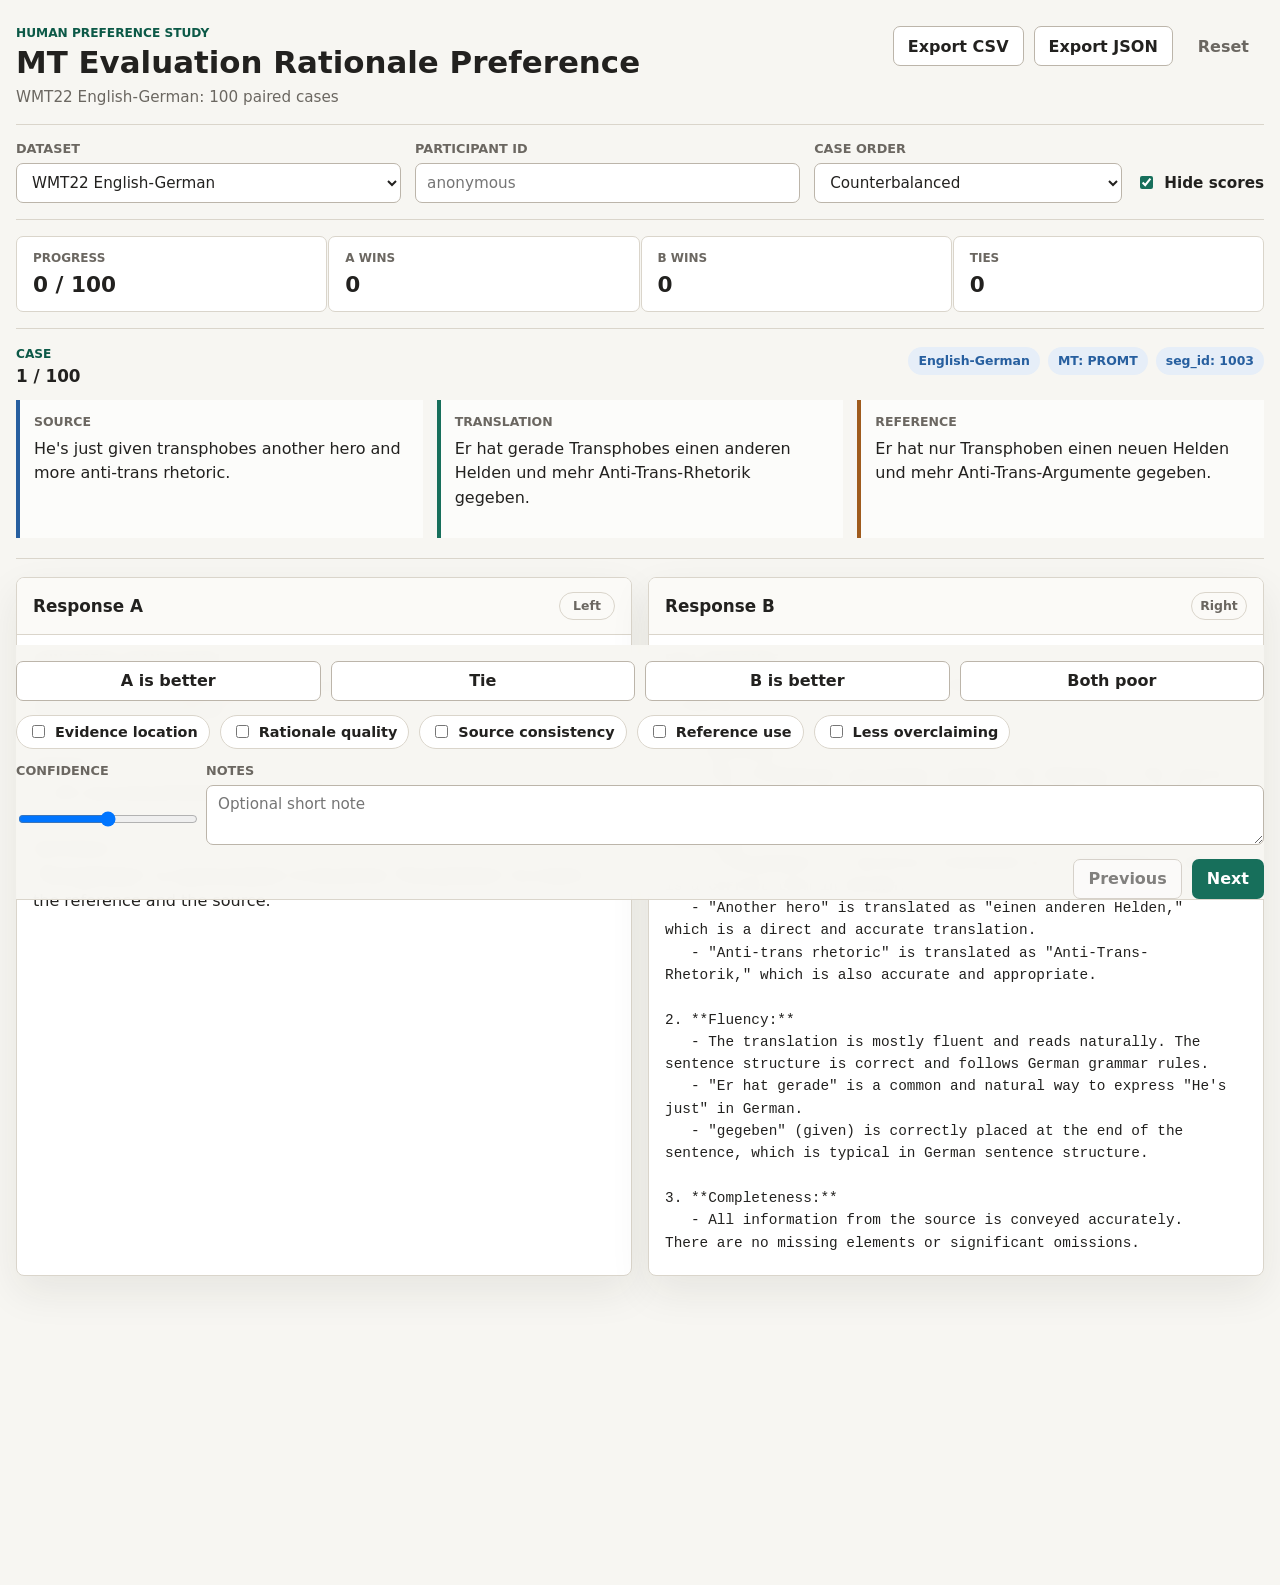
==== docs/index.html @ fddfd522 "Support git pages" ====
<!doctype html>
<html lang="en">
  <head>
    <meta charset="utf-8">
    <meta name="viewport" content="width=device-width, initial-scale=1">
    <title>MT Evaluation Rationale Preference</title>
    <link rel="stylesheet" href="./styles.css">
    <script defer src="./app.js"></script>
  </head>
  <body>
    <main class="app-shell">
      <header class="topbar">
        <div class="title-block">
          <p class="eyebrow">Human preference study</p>
          <h1>MT Evaluation Rationale Preference</h1>
          <p id="datasetStatus" class="status-text">Loading datasets...</p>
        </div>
        <div class="top-actions">
          <button id="exportCsvBtn" class="secondary-button" type="button">Export CSV</button>
          <button id="exportJsonBtn" class="secondary-button" type="button">Export JSON</button>
          <button id="resetBtn" class="ghost-button" type="button">Reset</button>
        </div>
      </header>

      <section class="setup-band" aria-label="Study setup">
        <label class="field">
          <span>Dataset</span>
          <select id="datasetSelect"></select>
        </label>
        <label class="field">
          <span>Participant ID</span>
          <input id="participantInput" type="text" autocomplete="off" placeholder="anonymous">
        </label>
        <label class="field">
          <span>Case order</span>
          <select id="orderSelect">
            <option value="random">Counterbalanced</option>
            <option value="original">Original</option>
            <option value="unanswered">Unanswered first</option>
          </select>
        </label>
        <label class="toggle-field">
          <input id="hideScoresInput" type="checkbox" checked>
          <span>Hide scores</span>
        </label>
      </section>

      <section class="progress-band" aria-label="Progress">
        <div>
          <span class="metric-label">Progress</span>
          <strong id="progressText">0 / 0</strong>
        </div>
        <div>
          <span class="metric-label">A wins</span>
          <strong id="aWinsText">0</strong>
        </div>
        <div>
          <span class="metric-label">B wins</span>
          <strong id="bWinsText">0</strong>
        </div>
        <div>
          <span class="metric-label">Ties</span>
          <strong id="tiesText">0</strong>
        </div>
      </section>

      <section class="context-band" aria-label="Translation context">
        <div class="case-heading">
          <div>
            <p class="eyebrow">Case</p>
            <h2 id="caseTitle">No case loaded</h2>
          </div>
          <div id="caseMeta" class="case-meta"></div>
        </div>
        <div class="context-grid">
          <article>
            <h3>Source</h3>
            <p id="sourceText"></p>
          </article>
          <article>
            <h3>Translation</h3>
            <p id="translationText"></p>
          </article>
          <article>
            <h3>Reference</h3>
            <p id="referenceText"></p>
          </article>
        </div>
      </section>

      <section class="responses-grid" aria-label="Model responses">
        <article class="response-panel">
          <div class="response-header">
            <h2>Response A</h2>
            <span id="aSideLabel" class="side-label">Left</span>
          </div>
          <div id="responseA" class="response-body"></div>
        </article>
        <article class="response-panel">
          <div class="response-header">
            <h2>Response B</h2>
            <span id="bSideLabel" class="side-label">Right</span>
          </div>
          <div id="responseB" class="response-body"></div>
        </article>
      </section>

      <section class="decision-band" aria-label="Preference decision">
        <div class="preference-row" role="group" aria-label="Preference">
          <button class="preference-button" type="button" data-preference="A">A is better</button>
          <button class="preference-button" type="button" data-preference="tie">Tie</button>
          <button class="preference-button" type="button" data-preference="B">B is better</button>
          <button class="preference-button" type="button" data-preference="both_bad">Both poor</button>
        </div>

        <div class="reason-row" aria-label="Preference reason tags">
          <label><input type="checkbox" value="evidence_location"> Evidence location</label>
          <label><input type="checkbox" value="rationale_quality"> Rationale quality</label>
          <label><input type="checkbox" value="source_consistency"> Source consistency</label>
          <label><input type="checkbox" value="reference_use"> Reference use</label>
          <label><input type="checkbox" value="less_overclaiming"> Less overclaiming</label>
        </div>

        <div class="notes-row">
          <label class="field confidence-field">
            <span>Confidence</span>
            <input id="confidenceInput" type="range" min="1" max="5" step="1" value="3">
          </label>
          <label class="field notes-field">
            <span>Notes</span>
            <textarea id="notesInput" rows="2" placeholder="Optional short note"></textarea>
          </label>
        </div>

        <div class="nav-row">
          <button id="prevBtn" class="secondary-button" type="button">Previous</button>
          <button id="nextBtn" class="primary-button" type="button">Next</button>
        </div>
      </section>
    </main>
  </body>
</html>
---- docs/styles.css ----
:root {
  color-scheme: light;
  --bg: #f7f6f2;
  --surface: #ffffff;
  --ink: #22211f;
  --muted: #6b6761;
  --line: #dad5cb;
  --line-strong: #bcb5aa;
  --accent: #176f5b;
  --accent-strong: #0c5947;
  --accent-soft: #e4f2ed;
  --warm: #9f5b1d;
  --warm-soft: #f5eadc;
  --blue: #275f9f;
  --blue-soft: #e6eef8;
  --danger: #a93636;
  --danger-soft: #f7e4e1;
  --shadow: 0 16px 40px rgba(34, 33, 31, 0.08);
  font-family: Inter, ui-sans-serif, system-ui, -apple-system, BlinkMacSystemFont, "Segoe UI", sans-serif;
}

* {
  box-sizing: border-box;
}

body {
  margin: 0;
  min-width: 320px;
  background: var(--bg);
  color: var(--ink);
}

button,
input,
select,
textarea {
  font: inherit;
}

button {
  min-height: 40px;
  border: 1px solid transparent;
  border-radius: 7px;
  cursor: pointer;
  white-space: nowrap;
}

button:disabled {
  cursor: not-allowed;
  opacity: 0.55;
}

.app-shell {
  width: min(1440px, calc(100% - 32px));
  margin: 0 auto;
  padding: 22px 0 36px;
}

.topbar,
.setup-band,
.progress-band,
.context-band,
.decision-band {
  border-bottom: 1px solid var(--line);
}

.topbar {
  display: flex;
  align-items: flex-start;
  justify-content: space-between;
  gap: 20px;
  padding: 4px 0 18px;
}

.title-block {
  min-width: 240px;
}

.eyebrow {
  margin: 0 0 5px;
  color: var(--accent-strong);
  font-size: 0.76rem;
  font-weight: 800;
  letter-spacing: 0;
  text-transform: uppercase;
}

h1,
h2,
h3,
p {
  margin-top: 0;
}

h1 {
  margin-bottom: 8px;
  font-size: clamp(1.6rem, 1.45rem + 0.6vw, 2.2rem);
  line-height: 1.12;
  letter-spacing: 0;
}

h2 {
  margin-bottom: 0;
  font-size: 1.05rem;
  letter-spacing: 0;
}

h3 {
  margin-bottom: 8px;
  color: var(--muted);
  font-size: 0.78rem;
  font-weight: 800;
  letter-spacing: 0;
  text-transform: uppercase;
}

.status-text {
  margin: 0;
  color: var(--muted);
  font-size: 0.95rem;
}

.top-actions,
.nav-row {
  display: flex;
  flex-wrap: wrap;
  justify-content: flex-end;
  gap: 10px;
}

.setup-band {
  display: grid;
  grid-template-columns: minmax(180px, 1fr) minmax(180px, 1fr) minmax(170px, 0.8fr) auto;
  gap: 14px;
  padding: 16px 0;
  align-items: end;
}

.field {
  display: grid;
  gap: 7px;
  color: var(--muted);
  font-size: 0.8rem;
  font-weight: 800;
  text-transform: uppercase;
}

.field input,
.field select,
.field textarea,
select {
  width: 100%;
  border: 1px solid var(--line-strong);
  border-radius: 7px;
  background: var(--surface);
  color: var(--ink);
  font-size: 0.95rem;
  font-weight: 500;
  text-transform: none;
}

.field input,
.field select,
select {
  min-height: 40px;
  padding: 8px 11px;
}

.field textarea {
  min-height: 60px;
  padding: 9px 11px;
  resize: vertical;
}

.toggle-field {
  display: flex;
  align-items: center;
  gap: 8px;
  min-height: 40px;
  color: var(--ink);
  font-size: 0.95rem;
  font-weight: 700;
}

.toggle-field input,
.reason-row input {
  accent-color: var(--accent);
}

.progress-band {
  display: grid;
  grid-template-columns: repeat(4, minmax(120px, 1fr));
  gap: 1px;
  overflow: hidden;
  padding: 16px 0;
}

.progress-band > div {
  min-height: 72px;
  padding: 14px 16px;
  background: var(--surface);
  border: 1px solid var(--line);
  border-radius: 7px;
}

.metric-label {
  display: block;
  margin-bottom: 7px;
  color: var(--muted);
  font-size: 0.75rem;
  font-weight: 800;
  letter-spacing: 0;
  text-transform: uppercase;
}

.progress-band strong {
  font-size: 1.35rem;
}

.context-band {
  padding: 18px 0 20px;
}

.case-heading {
  display: flex;
  align-items: flex-start;
  justify-content: space-between;
  gap: 16px;
  margin-bottom: 14px;
}

.case-meta {
  display: flex;
  flex-wrap: wrap;
  justify-content: flex-end;
  gap: 8px;
}

.pill {
  display: inline-flex;
  align-items: center;
  min-height: 28px;
  border-radius: 999px;
  padding: 4px 10px;
  background: var(--blue-soft);
  color: var(--blue);
  font-size: 0.78rem;
  font-weight: 800;
}

.context-grid {
  display: grid;
  grid-template-columns: repeat(3, minmax(0, 1fr));
  gap: 14px;
}

.context-grid article {
  min-height: 138px;
  padding: 14px;
  border-left: 4px solid var(--line-strong);
  background: rgba(255, 255, 255, 0.65);
}

.context-grid article:nth-child(1) {
  border-left-color: var(--blue);
}

.context-grid article:nth-child(2) {
  border-left-color: var(--accent);
}

.context-grid article:nth-child(3) {
  border-left-color: var(--warm);
}

.context-grid p {
  margin-bottom: 0;
  white-space: pre-wrap;
  overflow-wrap: anywhere;
  line-height: 1.55;
}

.responses-grid {
  display: grid;
  grid-template-columns: repeat(2, minmax(0, 1fr));
  gap: 16px;
  padding: 18px 0;
}

.response-panel {
  min-height: 360px;
  border: 1px solid var(--line);
  border-radius: 8px;
  background: var(--surface);
  box-shadow: var(--shadow);
  overflow: hidden;
}

.response-header {
  display: flex;
  align-items: center;
  justify-content: space-between;
  gap: 12px;
  min-height: 56px;
  padding: 14px 16px;
  border-bottom: 1px solid var(--line);
  background: #fbfaf7;
}

.side-label {
  display: inline-flex;
  align-items: center;
  justify-content: center;
  min-width: 56px;
  min-height: 28px;
  border: 1px solid var(--line);
  border-radius: 999px;
  color: var(--muted);
  font-size: 0.78rem;
  font-weight: 800;
}

.response-body {
  max-height: 640px;
  padding: 16px;
  overflow: auto;
  scrollbar-gutter: stable;
}

.response-section + .response-section {
  margin-top: 18px;
  padding-top: 16px;
  border-top: 1px solid var(--line);
}

.response-section p,
.response-section pre,
.response-section li {
  line-height: 1.55;
  overflow-wrap: anywhere;
}

.response-section pre {
  margin: 0;
  white-space: pre-wrap;
  font-family: ui-monospace, SFMono-Regular, Consolas, "Liberation Mono", monospace;
  font-size: 0.9rem;
}

.annotated-text {
  margin-bottom: 0;
  white-space: pre-wrap;
  overflow-wrap: anywhere;
}

.error-span {
  position: relative;
  display: inline;
  border-radius: 4px;
  padding: 0 3px;
  background: var(--danger-soft);
  color: #4d1f1f;
  box-shadow: inset 0 -2px 0 var(--danger);
}

.error-span::after {
  content: attr(data-label);
  margin-left: 4px;
  color: var(--danger);
  font-size: 0.72em;
  font-weight: 800;
}

.error-list {
  margin: 0;
  padding-left: 20px;
}

.score-chip {
  display: inline-flex;
  align-items: center;
  min-height: 30px;
  border-radius: 999px;
  padding: 4px 11px;
  background: var(--warm-soft);
  color: var(--warm);
  font-weight: 800;
}

.decision-band {
  position: sticky;
  bottom: 0;
  z-index: 2;
  display: grid;
  gap: 14px;
  padding: 16px 0 0;
  background: rgba(247, 246, 242, 0.96);
  backdrop-filter: blur(8px);
}

.preference-row,
.reason-row,
.notes-row {
  display: flex;
  flex-wrap: wrap;
  gap: 10px;
  align-items: center;
}

.preference-button {
  flex: 1 1 150px;
  min-width: 130px;
  padding: 9px 12px;
  border-color: var(--line-strong);
  background: var(--surface);
  color: var(--ink);
  font-weight: 800;
}

.preference-button.active {
  border-color: var(--accent-strong);
  background: var(--accent-soft);
  color: var(--accent-strong);
}

.reason-row label {
  display: inline-flex;
  align-items: center;
  gap: 7px;
  min-height: 34px;
  border: 1px solid var(--line);
  border-radius: 999px;
  padding: 5px 11px;
  background: var(--surface);
  color: var(--ink);
  font-size: 0.9rem;
  font-weight: 700;
}

.notes-row {
  align-items: stretch;
}

.confidence-field {
  flex: 0 1 180px;
}

.confidence-field input {
  padding: 0;
}

.notes-field {
  flex: 1 1 360px;
}

.primary-button,
.secondary-button,
.ghost-button {
  padding: 9px 14px;
  font-weight: 800;
}

.primary-button {
  background: var(--accent);
  color: #ffffff;
}

.primary-button:hover {
  background: var(--accent-strong);
}

.secondary-button {
  border-color: var(--line-strong);
  background: var(--surface);
  color: var(--ink);
}

.secondary-button:hover {
  border-color: var(--accent);
}

.ghost-button {
  background: transparent;
  color: var(--muted);
}

.ghost-button:hover {
  background: var(--danger-soft);
  color: var(--danger);
}

.empty-state {
  color: var(--muted);
  font-style: italic;
}

@media (max-width: 980px) {
  .topbar,
  .case-heading {
    align-items: stretch;
    flex-direction: column;
  }

  .top-actions,
  .case-meta,
  .nav-row {
    justify-content: flex-start;
  }

  .setup-band,
  .context-grid,
  .responses-grid {
    grid-template-columns: 1fr;
  }

  .progress-band {
    grid-template-columns: repeat(2, minmax(0, 1fr));
  }

  .decision-band {
    position: static;
  }
}

@media (max-width: 560px) {
  .app-shell {
    width: min(100% - 20px, 1440px);
    padding-top: 14px;
  }

  .progress-band {
    grid-template-columns: 1fr;
  }

  .preference-button,
  .top-actions button,
  .nav-row button {
    width: 100%;
  }
}
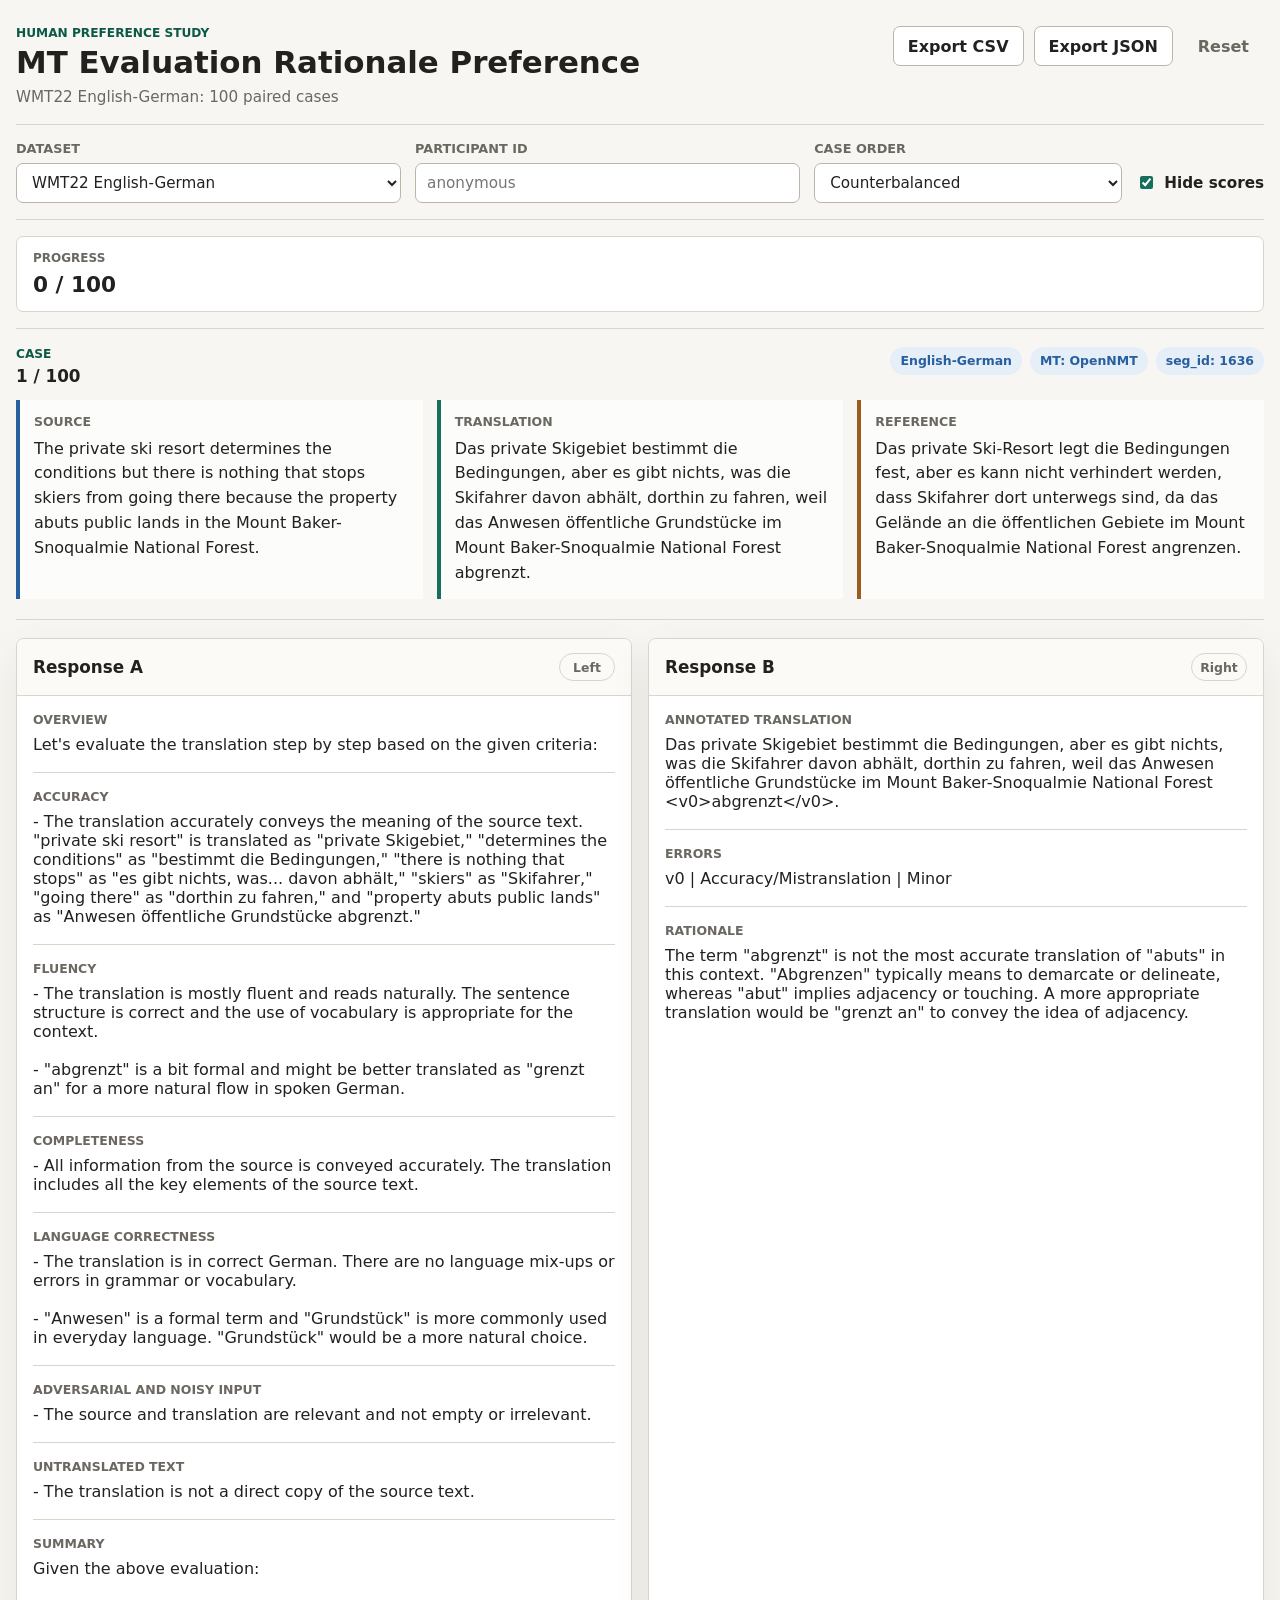
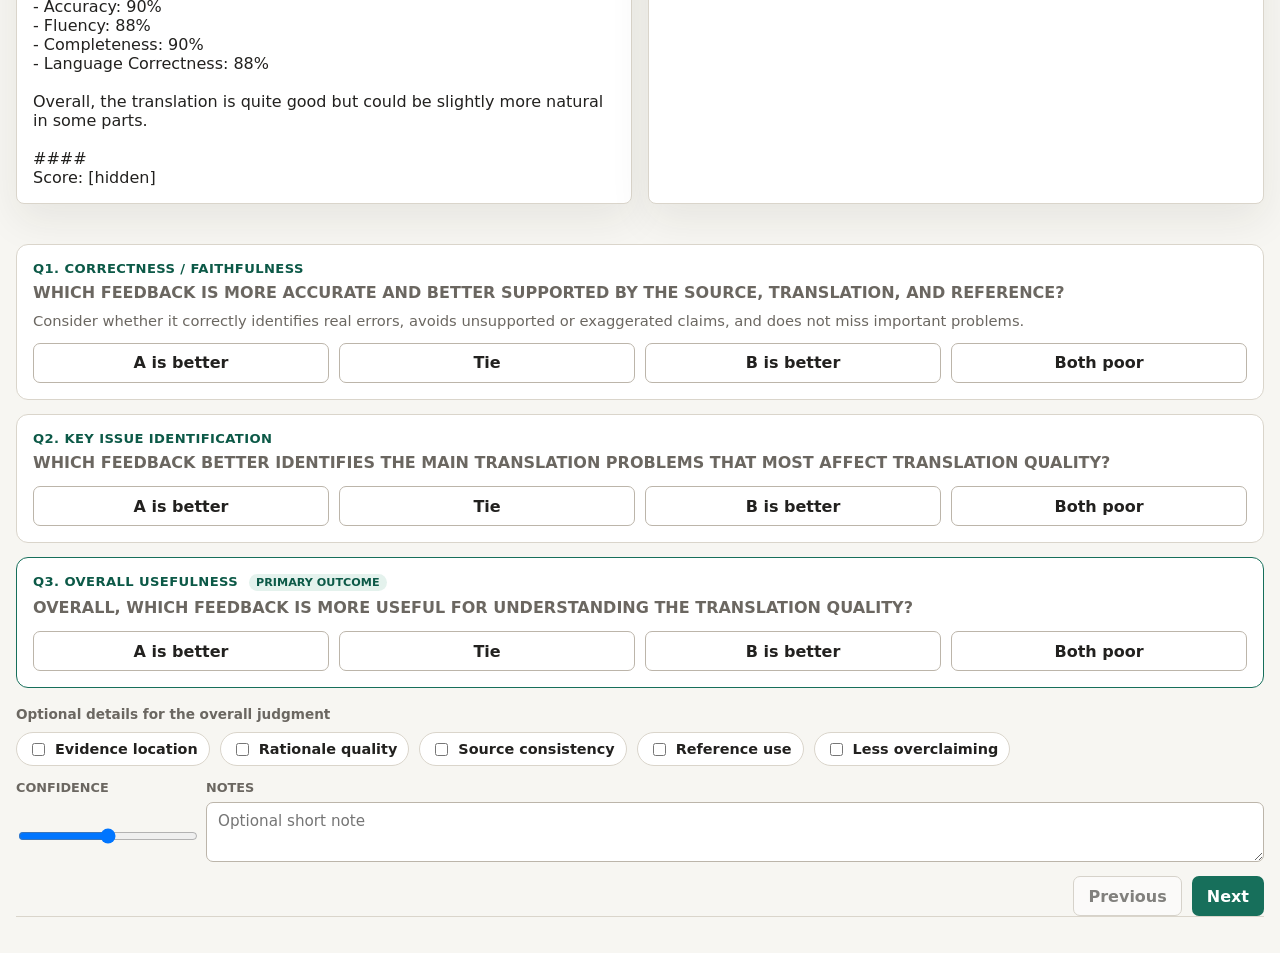
==== commit a3df4f00: "Expand preference study questions and response view Add three independent evaluation questions with " ====
--- a/docs/index.html
+++ b/docs/index.html
@@ -50,18 +50,6 @@
           <span class="metric-label">Progress</span>
           <strong id="progressText">0 / 0</strong>
         </div>
-        <div>
-          <span class="metric-label">A wins</span>
-          <strong id="aWinsText">0</strong>
-        </div>
-        <div>
-          <span class="metric-label">B wins</span>
-          <strong id="bWinsText">0</strong>
-        </div>
-        <div>
-          <span class="metric-label">Ties</span>
-          <strong id="tiesText">0</strong>
-        </div>
       </section>
 
       <section class="context-band" aria-label="Translation context">
@@ -106,13 +94,47 @@
       </section>
 
       <section class="decision-band" aria-label="Preference decision">
-        <div class="preference-row" role="group" aria-label="Preference">
-          <button class="preference-button" type="button" data-preference="A">A is better</button>
-          <button class="preference-button" type="button" data-preference="tie">Tie</button>
-          <button class="preference-button" type="button" data-preference="B">B is better</button>
-          <button class="preference-button" type="button" data-preference="both_bad">Both poor</button>
+        <div class="question-block">
+          <div class="question-heading">
+            <p class="question-number">Q1. Correctness / Faithfulness</p>
+            <h3>Which feedback is more accurate and better supported by the source, translation, and reference?</h3>
+            <p>Consider whether it correctly identifies real errors, avoids unsupported or exaggerated claims, and does not miss important problems.</p>
+          </div>
+          <div class="preference-row" role="group" aria-label="Q1 Correctness and faithfulness">
+            <button class="preference-button" type="button" data-question="q1_correctness" data-preference="A">A is better</button>
+            <button class="preference-button" type="button" data-question="q1_correctness" data-preference="tie">Tie</button>
+            <button class="preference-button" type="button" data-question="q1_correctness" data-preference="B">B is better</button>
+            <button class="preference-button" type="button" data-question="q1_correctness" data-preference="both_bad">Both poor</button>
+          </div>
         </div>
 
+        <div class="question-block">
+          <div class="question-heading">
+            <p class="question-number">Q2. Key issue identification</p>
+            <h3>Which feedback better identifies the main translation problems that most affect translation quality?</h3>
+          </div>
+          <div class="preference-row" role="group" aria-label="Q2 Key issue identification">
+            <button class="preference-button" type="button" data-question="q2_key_issue" data-preference="A">A is better</button>
+            <button class="preference-button" type="button" data-question="q2_key_issue" data-preference="tie">Tie</button>
+            <button class="preference-button" type="button" data-question="q2_key_issue" data-preference="B">B is better</button>
+            <button class="preference-button" type="button" data-question="q2_key_issue" data-preference="both_bad">Both poor</button>
+          </div>
+        </div>
+
+        <div class="question-block primary-question">
+          <div class="question-heading">
+            <p class="question-number">Q3. Overall usefulness <span>Primary outcome</span></p>
+            <h3>Overall, which feedback is more useful for understanding the translation quality?</h3>
+          </div>
+          <div class="preference-row" role="group" aria-label="Q3 Overall usefulness">
+            <button class="preference-button" type="button" data-question="q3_overall" data-preference="A">A is better</button>
+            <button class="preference-button" type="button" data-question="q3_overall" data-preference="tie">Tie</button>
+            <button class="preference-button" type="button" data-question="q3_overall" data-preference="B">B is better</button>
+            <button class="preference-button" type="button" data-question="q3_overall" data-preference="both_bad">Both poor</button>
+          </div>
+        </div>
+
+        <p class="supplementary-label">Optional details for the overall judgment</p>
         <div class="reason-row" aria-label="Preference reason tags">
           <label><input type="checkbox" value="evidence_location"> Evidence location</label>
           <label><input type="checkbox" value="rationale_quality"> Rationale quality</label>
--- a/docs/styles.css
+++ b/docs/styles.css
@@ -189,7 +189,7 @@
 
 .progress-band {
   display: grid;
-  grid-template-columns: repeat(4, minmax(120px, 1fr));
+  grid-template-columns: minmax(120px, 1fr);
   gap: 1px;
   overflow: hidden;
   padding: 16px 0;
@@ -321,10 +321,7 @@
 }
 
 .response-body {
-  max-height: 640px;
   padding: 16px;
-  overflow: auto;
-  scrollbar-gutter: stable;
 }
 
 .response-section + .response-section {
@@ -343,59 +340,72 @@
 .response-section pre {
   margin: 0;
   white-space: pre-wrap;
-  font-family: ui-monospace, SFMono-Regular, Consolas, "Liberation Mono", monospace;
-  font-size: 0.9rem;
-}
-
-.annotated-text {
-  margin-bottom: 0;
-  white-space: pre-wrap;
-  overflow-wrap: anywhere;
-}
-
-.error-span {
-  position: relative;
-  display: inline;
-  border-radius: 4px;
-  padding: 0 3px;
-  background: var(--danger-soft);
-  color: #4d1f1f;
-  box-shadow: inset 0 -2px 0 var(--danger);
-}
-
-.error-span::after {
-  content: attr(data-label);
-  margin-left: 4px;
-  color: var(--danger);
-  font-size: 0.72em;
-  font-weight: 800;
-}
-
-.error-list {
+  font: inherit;
+}
+
+.decision-band {
+  display: grid;
+  gap: 14px;
+  padding: 22px 0 0;
+}
+
+.question-block {
+  display: grid;
+  gap: 12px;
+  border: 1px solid var(--line);
+  border-radius: 12px;
+  padding: 16px;
+  background: var(--surface);
+}
+
+.primary-question {
+  border-color: var(--accent);
+}
+
+.question-heading {
+  display: grid;
+  gap: 5px;
+}
+
+.question-heading h3,
+.question-heading p {
   margin: 0;
-  padding-left: 20px;
-}
-
-.score-chip {
-  display: inline-flex;
-  align-items: center;
-  min-height: 30px;
+}
+
+.question-heading h3 {
+  font-size: 1rem;
+  line-height: 1.45;
+}
+
+.question-heading > p:last-child:not(.question-number) {
+  color: var(--muted);
+  font-size: 0.92rem;
+  line-height: 1.45;
+}
+
+.question-number {
+  color: var(--accent-strong);
+  font-size: 0.82rem;
+  font-weight: 900;
+  letter-spacing: 0.03em;
+  text-transform: uppercase;
+}
+
+.question-number span {
+  display: inline-block;
+  margin-left: 6px;
   border-radius: 999px;
-  padding: 4px 11px;
-  background: var(--warm-soft);
-  color: var(--warm);
-  font-weight: 800;
-}
-
-.decision-band {
-  position: sticky;
-  bottom: 0;
-  z-index: 2;
-  display: grid;
-  gap: 14px;
-  padding: 16px 0 0;
-  background: rgba(247, 246, 242, 0.96);
-  backdrop-filter: blur(8px);
+  padding: 2px 7px;
+  background: var(--accent-soft);
+  font-size: 0.7rem;
+  letter-spacing: 0;
+}
+
+.supplementary-label {
+  margin: 4px 0 -4px;
+  color: var(--muted);
+  font-size: 0.85rem;
+  font-weight: 800;
 }
 
 .preference-row,
@@ -513,10 +523,6 @@
     grid-template-columns: 1fr;
   }
 
-  .progress-band {
-    grid-template-columns: repeat(2, minmax(0, 1fr));
-  }
-
   .decision-band {
     position: static;
   }
@@ -528,10 +534,6 @@
     padding-top: 14px;
   }
 
-  .progress-band {
-    grid-template-columns: 1fr;
-  }
-
   .preference-button,
   .top-actions button,
   .nav-row button {
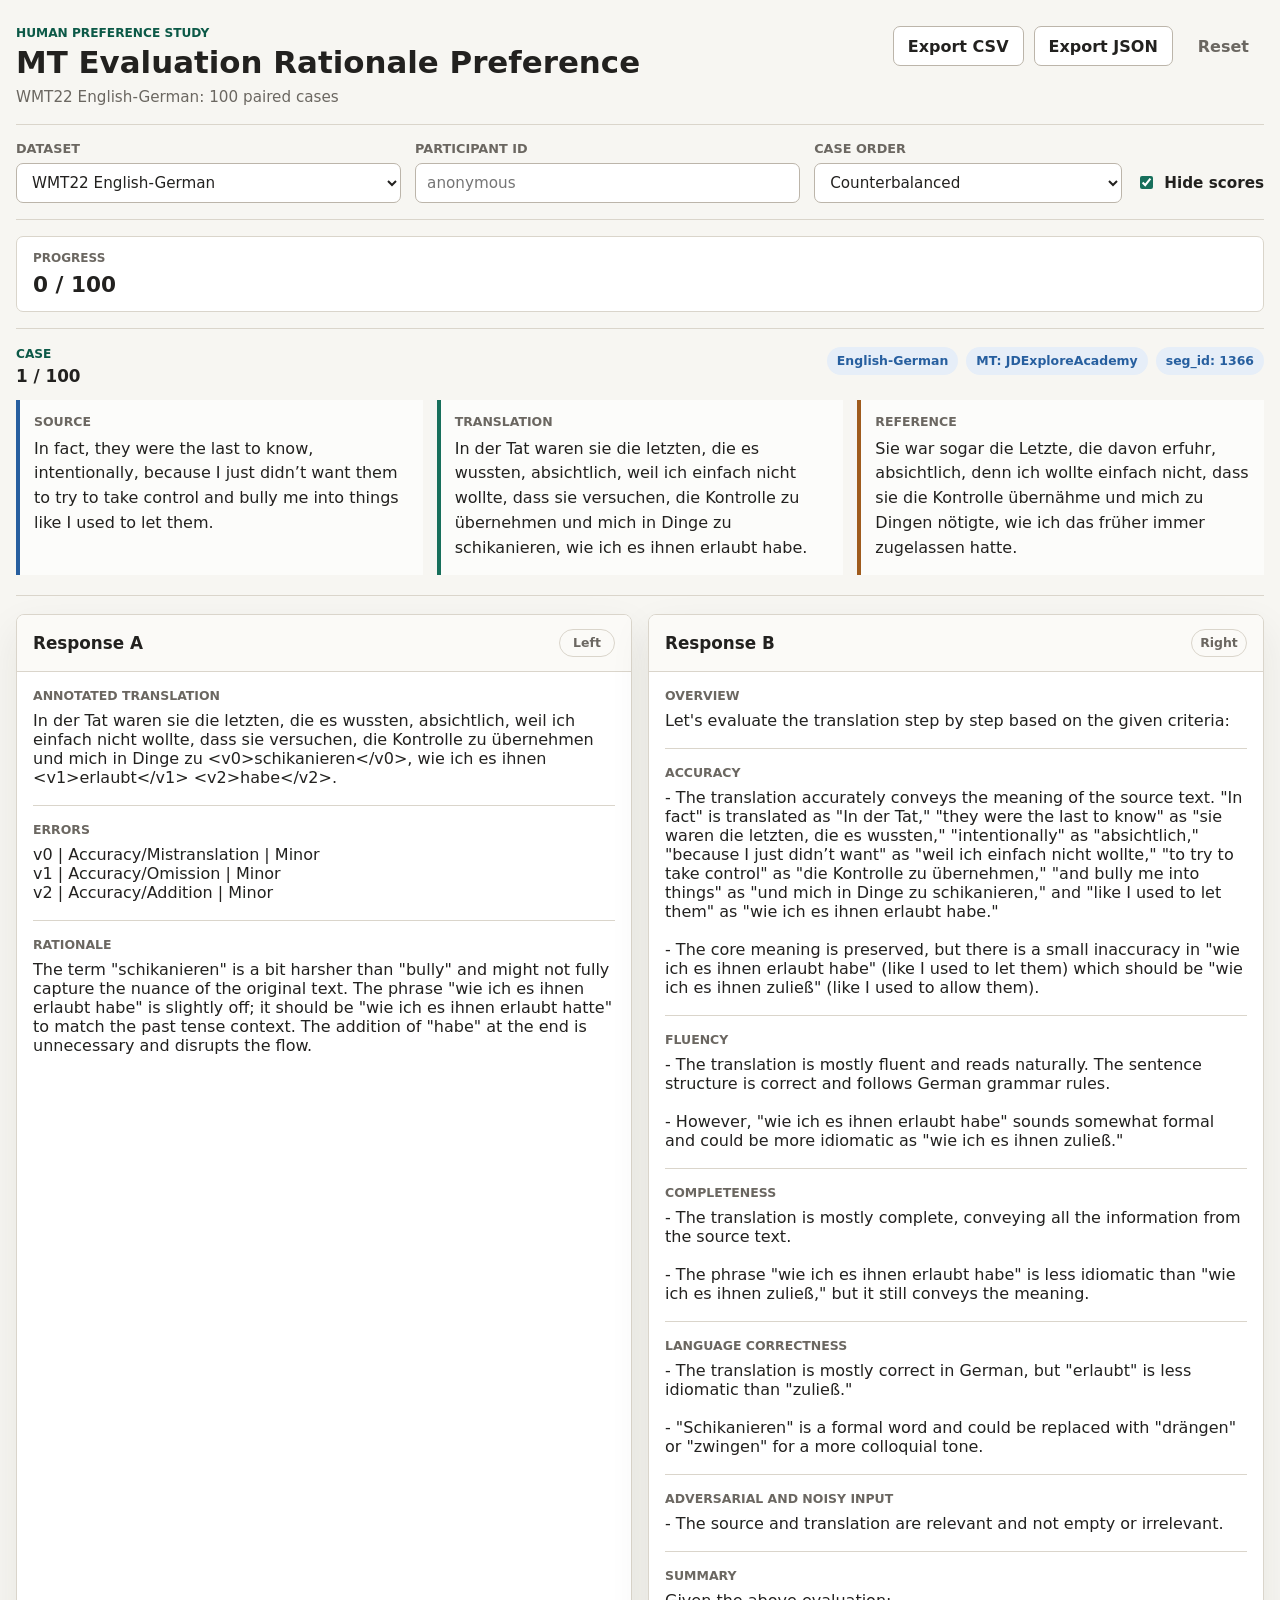
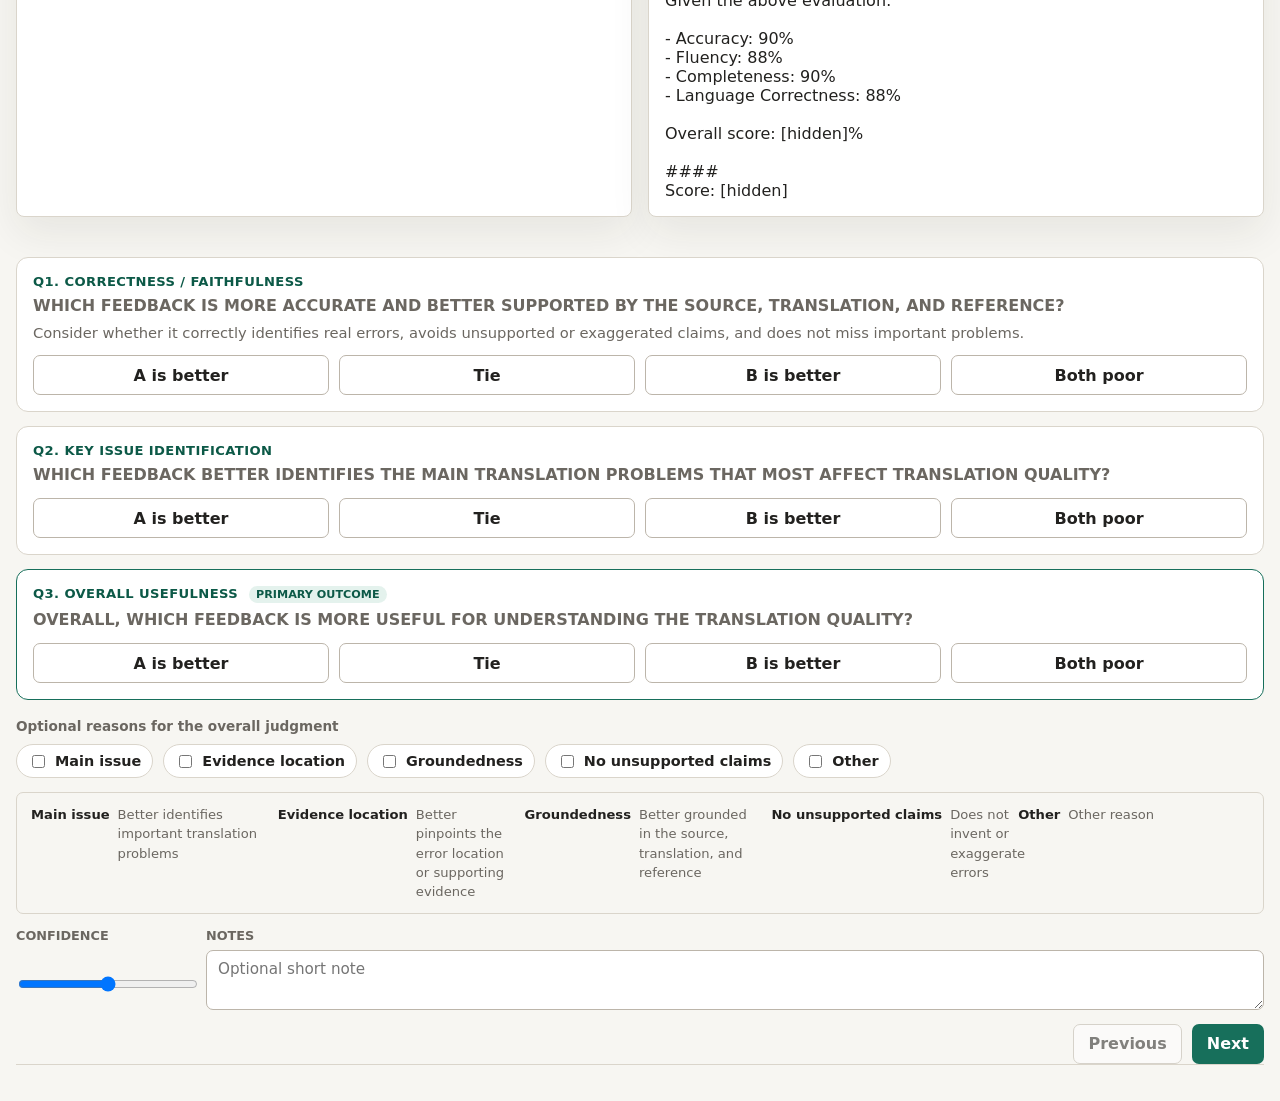
==== commit 8d6fb419: "Update preference reason options" ====
--- a/docs/index.html
+++ b/docs/index.html
@@ -134,14 +134,36 @@
           </div>
         </div>
 
-        <p class="supplementary-label">Optional details for the overall judgment</p>
-        <div class="reason-row" aria-label="Preference reason tags">
+        <p class="supplementary-label">Optional reasons for the overall judgment</p>
+        <div class="reason-row" aria-label="Preference reason tags" aria-describedby="reasonGuide">
+          <label><input type="checkbox" value="main_issue"> Main issue</label>
           <label><input type="checkbox" value="evidence_location"> Evidence location</label>
-          <label><input type="checkbox" value="rationale_quality"> Rationale quality</label>
-          <label><input type="checkbox" value="source_consistency"> Source consistency</label>
-          <label><input type="checkbox" value="reference_use"> Reference use</label>
-          <label><input type="checkbox" value="less_overclaiming"> Less overclaiming</label>
+          <label><input type="checkbox" value="groundedness"> Groundedness</label>
+          <label><input type="checkbox" value="no_unsupported_claims"> No unsupported claims</label>
+          <label><input type="checkbox" value="other"> Other</label>
         </div>
+        <dl id="reasonGuide" class="reason-guide">
+          <div>
+            <dt>Main issue</dt>
+            <dd>Better identifies important translation problems</dd>
+          </div>
+          <div>
+            <dt>Evidence location</dt>
+            <dd>Better pinpoints the error location or supporting evidence</dd>
+          </div>
+          <div>
+            <dt>Groundedness</dt>
+            <dd>Better grounded in the source, translation, and reference</dd>
+          </div>
+          <div>
+            <dt>No unsupported claims</dt>
+            <dd>Does not invent or exaggerate errors</dd>
+          </div>
+          <div>
+            <dt>Other</dt>
+            <dd>Other reason</dd>
+          </div>
+        </dl>
 
         <div class="notes-row">
           <label class="field confidence-field">
--- a/docs/styles.css
+++ b/docs/styles.css
@@ -408,6 +408,37 @@
   font-weight: 800;
 }
 
+.reason-guide {
+  display: grid;
+  grid-template-columns: repeat(auto-fit, minmax(220px, 1fr));
+  gap: 8px 16px;
+  margin: 0;
+  padding: 12px 14px;
+  border: 1px solid var(--line);
+  border-radius: 7px;
+  background: var(--bg);
+}
+
+.reason-guide div {
+  display: grid;
+  grid-template-columns: max-content 1fr;
+  gap: 8px;
+  align-items: baseline;
+}
+
+.reason-guide dt {
+  color: var(--ink);
+  font-size: 0.82rem;
+  font-weight: 800;
+}
+
+.reason-guide dd {
+  margin: 0;
+  color: var(--muted);
+  font-size: 0.82rem;
+  line-height: 1.45;
+}
+
 .preference-row,
 .reason-row,
 .notes-row {
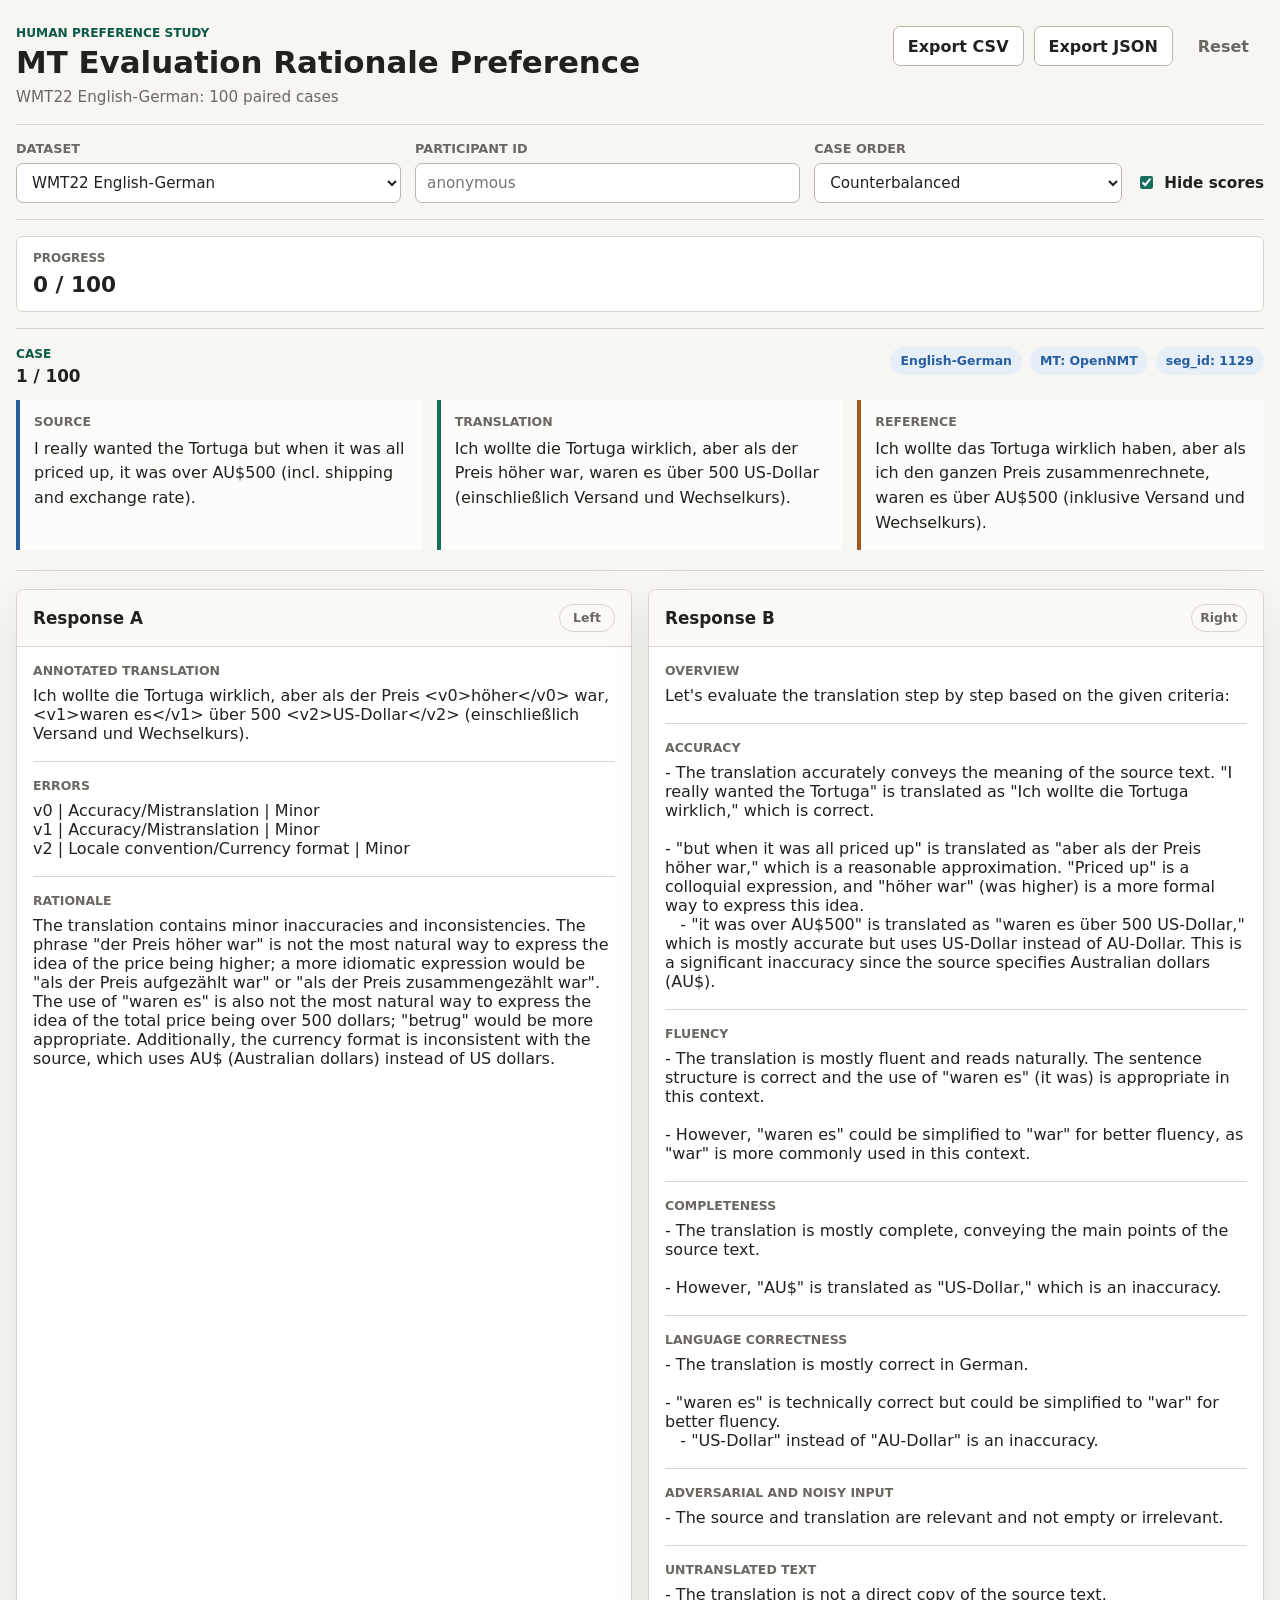
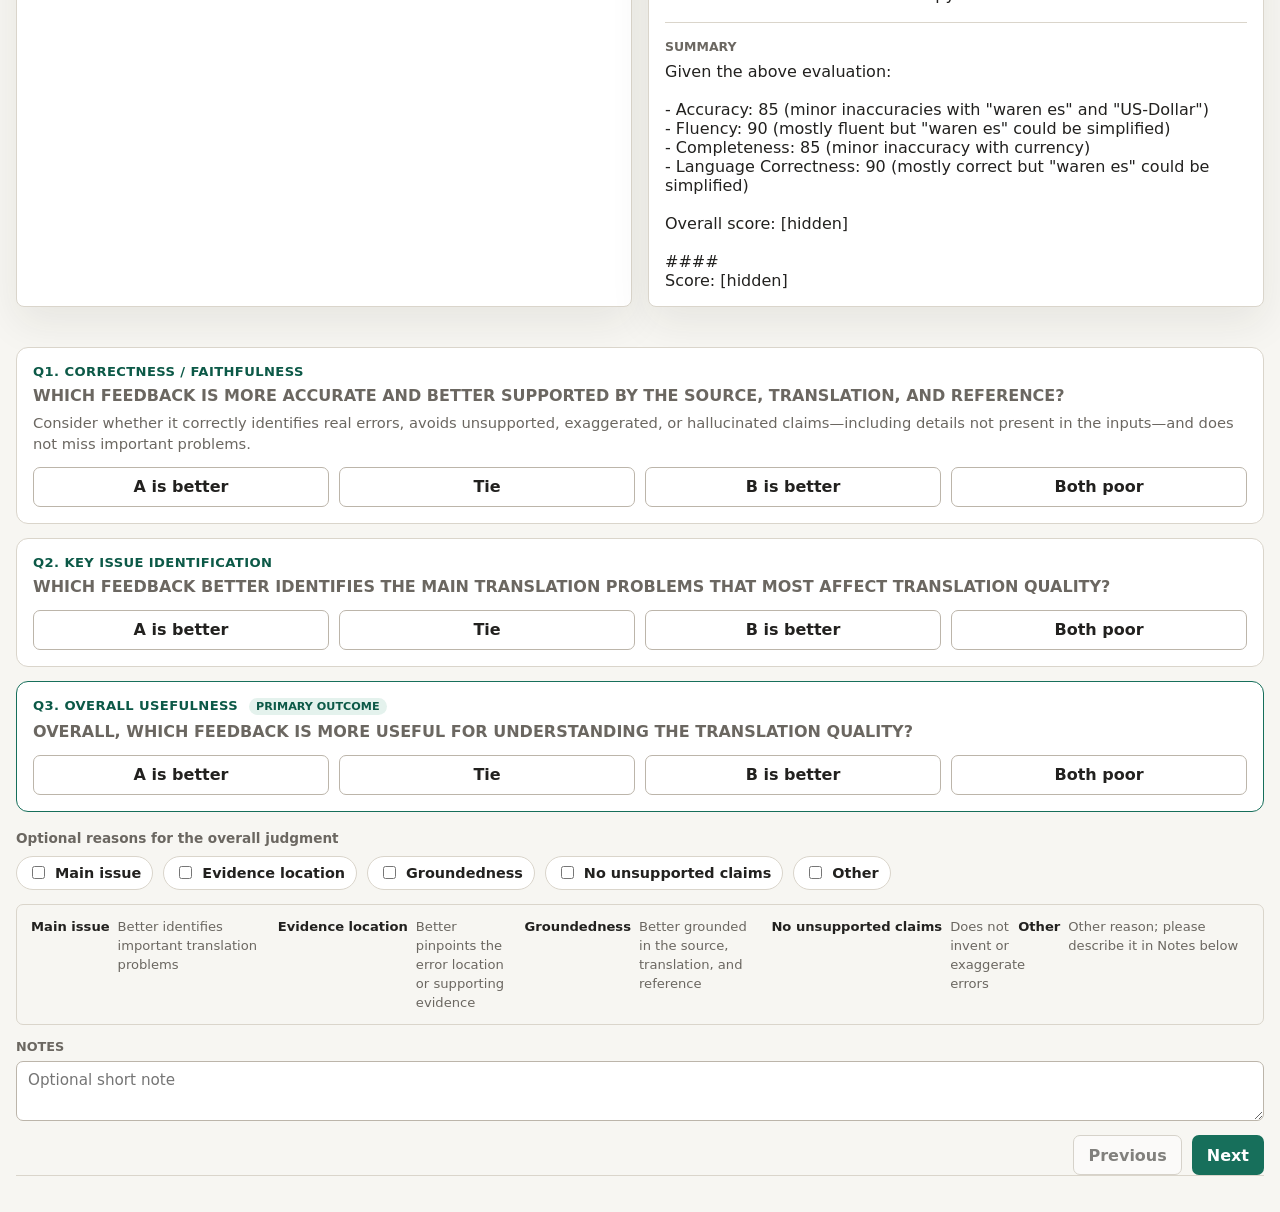
==== commit c11a8dd2: "Refine evaluation decision form" ====
--- a/docs/index.html
+++ b/docs/index.html
@@ -98,7 +98,7 @@
           <div class="question-heading">
             <p class="question-number">Q1. Correctness / Faithfulness</p>
             <h3>Which feedback is more accurate and better supported by the source, translation, and reference?</h3>
-            <p>Consider whether it correctly identifies real errors, avoids unsupported or exaggerated claims, and does not miss important problems.</p>
+            <p>Consider whether it correctly identifies real errors, avoids unsupported, exaggerated, or hallucinated claims—including details not present in the inputs—and does not miss important problems.</p>
           </div>
           <div class="preference-row" role="group" aria-label="Q1 Correctness and faithfulness">
             <button class="preference-button" type="button" data-question="q1_correctness" data-preference="A">A is better</button>
@@ -161,15 +161,11 @@
           </div>
           <div>
             <dt>Other</dt>
-            <dd>Other reason</dd>
+            <dd>Other reason; please describe it in Notes below</dd>
           </div>
         </dl>
 
         <div class="notes-row">
-          <label class="field confidence-field">
-            <span>Confidence</span>
-            <input id="confidenceInput" type="range" min="1" max="5" step="1" value="3">
-          </label>
           <label class="field notes-field">
             <span>Notes</span>
             <textarea id="notesInput" rows="2" placeholder="Optional short note"></textarea>
--- a/docs/styles.css
+++ b/docs/styles.css
@@ -482,14 +482,6 @@
   align-items: stretch;
 }
 
-.confidence-field {
-  flex: 0 1 180px;
-}
-
-.confidence-field input {
-  padding: 0;
-}
-
 .notes-field {
   flex: 1 1 360px;
 }
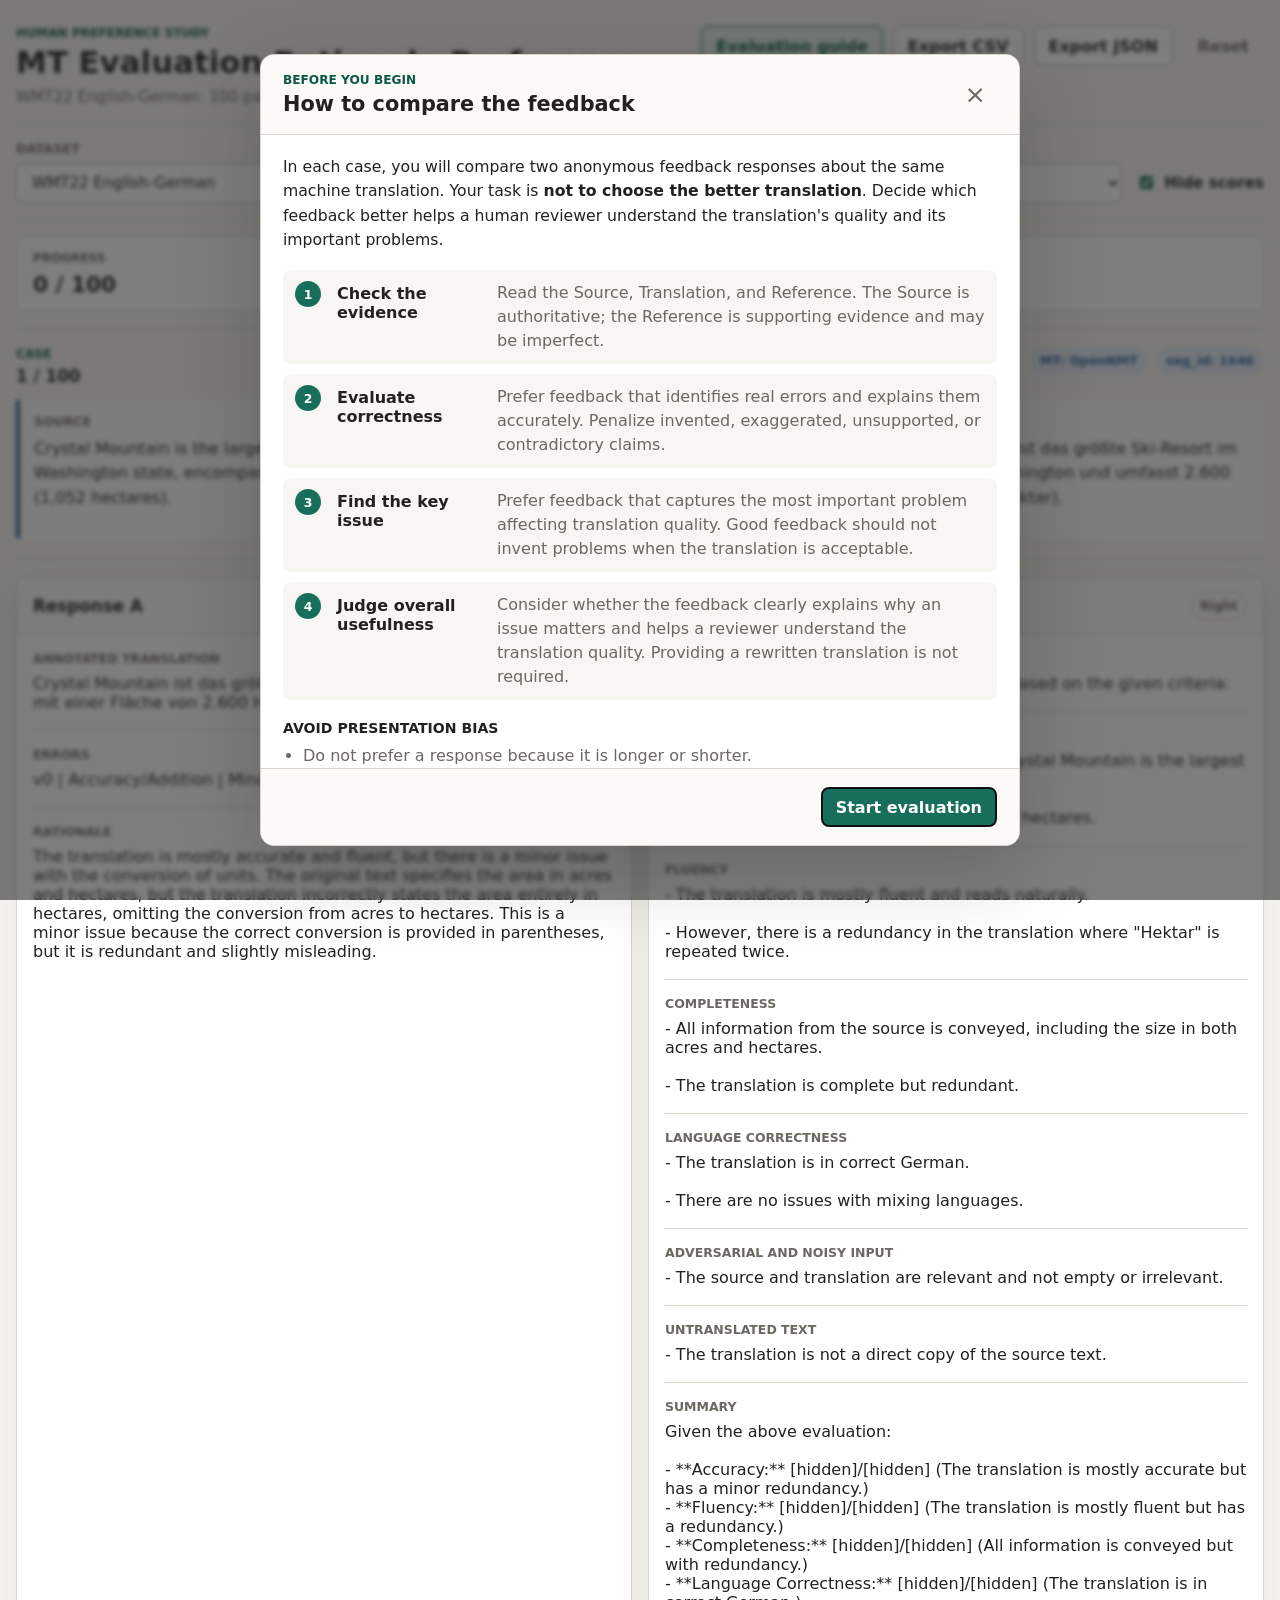
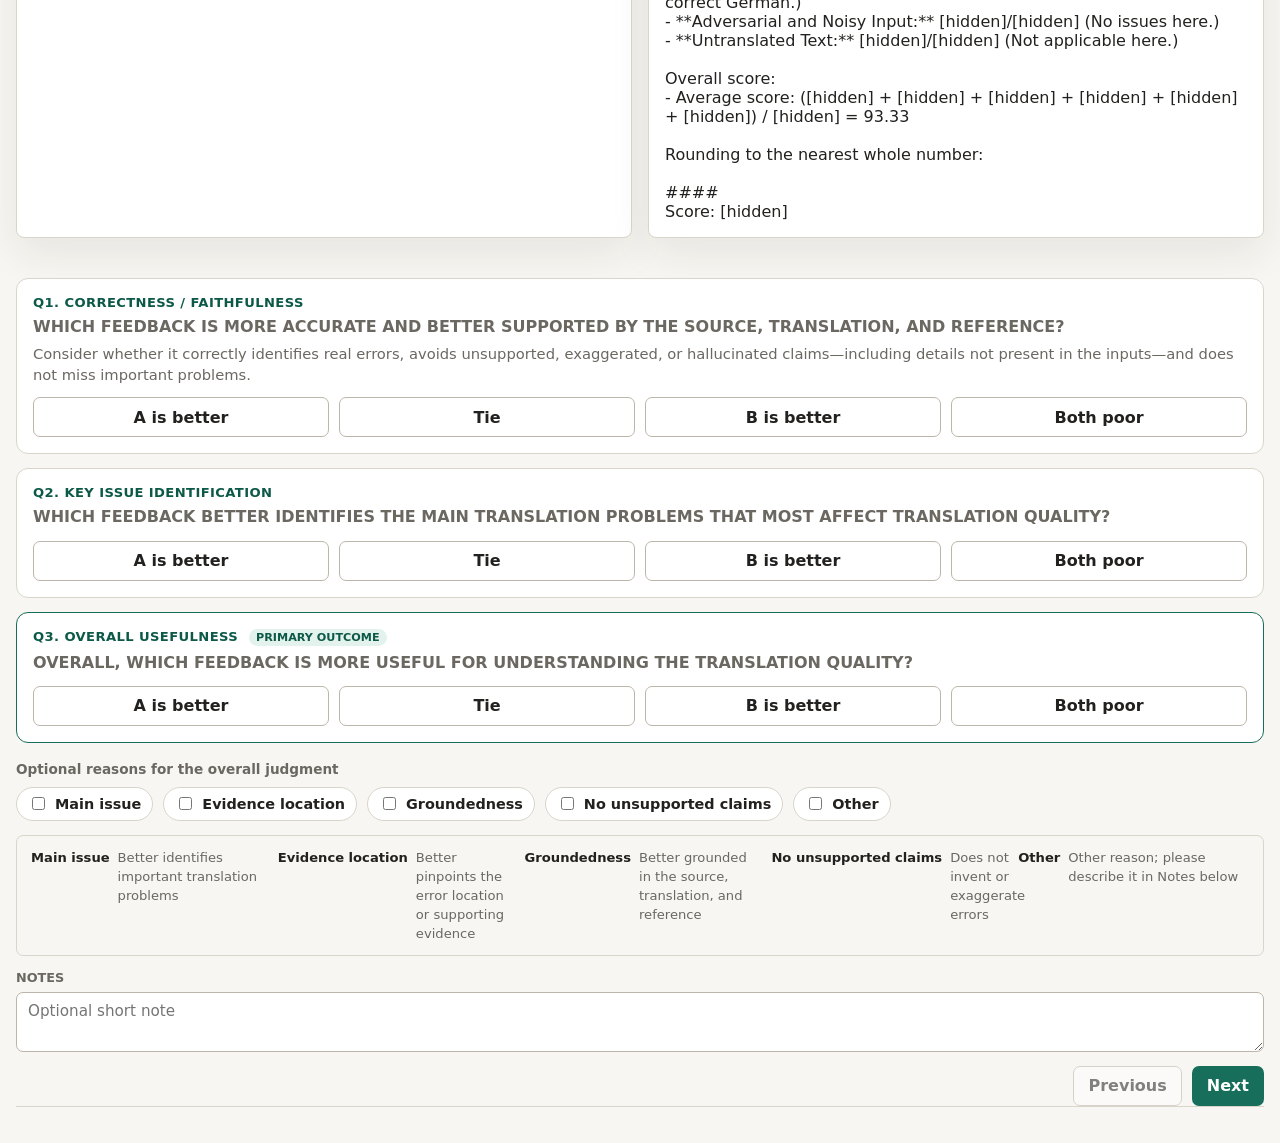
==== commit 88fb0787: "Add evaluator tutorial and quick guide" ====
--- a/docs/index.html
+++ b/docs/index.html
@@ -16,6 +16,27 @@
           <p id="datasetStatus" class="status-text">Loading datasets...</p>
         </div>
         <div class="top-actions">
+          <div class="guide-control">
+            <button
+              id="guideBtn"
+              class="guide-button"
+              type="button"
+              aria-haspopup="dialog"
+              aria-controls="guideDialog"
+              aria-describedby="guideTooltip"
+            >Evaluation guide</button>
+            <div id="guideTooltip" class="guide-tooltip" role="tooltip">
+              <strong>Quick guide</strong>
+              <ul>
+                <li>Evaluate the feedback, not the translation itself.</li>
+                <li>The Source is authoritative; the Reference may be imperfect.</li>
+                <li>Check correctness, the main issue, and overall usefulness.</li>
+                <li>Ignore length, tags, headings, and formatting.</li>
+              </ul>
+              <p><strong>Tie:</strong> similar quality · <strong>Both poor:</strong> both substantially unreliable or unhelpful</p>
+              <span>Click to open the full guide.</span>
+            </div>
+          </div>
           <button id="exportCsvBtn" class="secondary-button" type="button">Export CSV</button>
           <button id="exportJsonBtn" class="secondary-button" type="button">Export JSON</button>
           <button id="resetBtn" class="ghost-button" type="button">Reset</button>
@@ -178,5 +199,80 @@
         </div>
       </section>
     </main>
+
+    <dialog id="guideDialog" class="guide-dialog" aria-labelledby="guideTitle">
+      <div class="guide-dialog-header">
+        <div>
+          <p class="eyebrow">Before you begin</p>
+          <h2 id="guideTitle">How to compare the feedback</h2>
+        </div>
+        <button id="closeGuideBtn" class="dialog-close-button" type="button" aria-label="Close evaluation guide">×</button>
+      </div>
+
+      <div class="guide-dialog-body">
+        <p class="guide-intro">
+          In each case, you will compare two anonymous feedback responses about the same machine translation.
+          Your task is <strong>not to choose the better translation</strong>. Decide which feedback better helps
+          a human reviewer understand the translation's quality and its important problems.
+        </p>
+
+        <ol class="guide-steps">
+          <li>
+            <strong>Check the evidence</strong>
+            <span>Read the Source, Translation, and Reference. The Source is authoritative; the Reference is supporting evidence and may be imperfect.</span>
+          </li>
+          <li>
+            <strong>Evaluate correctness</strong>
+            <span>Prefer feedback that identifies real errors and explains them accurately. Penalize invented, exaggerated, unsupported, or contradictory claims.</span>
+          </li>
+          <li>
+            <strong>Find the key issue</strong>
+            <span>Prefer feedback that captures the most important problem affecting translation quality. Good feedback should not invent problems when the translation is acceptable.</span>
+          </li>
+          <li>
+            <strong>Judge overall usefulness</strong>
+            <span>Consider whether the feedback clearly explains why an issue matters and helps a reviewer understand the translation quality. Providing a rewritten translation is not required.</span>
+          </li>
+        </ol>
+
+        <section class="guide-section">
+          <h3>Avoid presentation bias</h3>
+          <ul>
+            <li>Do not prefer a response because it is longer or shorter.</li>
+            <li>Do not prefer a response because it uses tags, labels, headings, or elaborate formatting.</li>
+            <li>More detail is valuable only when it is correct and useful.</li>
+            <li>Judge each response by its content, not by how confident it sounds.</li>
+          </ul>
+        </section>
+
+        <section class="guide-section">
+          <h3>Choosing an answer</h3>
+          <dl class="choice-guide">
+            <div>
+              <dt>A/B is better</dt>
+              <dd>One response is meaningfully better for the current question.</dd>
+            </div>
+            <div>
+              <dt>Tie</dt>
+              <dd>Both responses are similarly useful or similarly acceptable.</dd>
+            </div>
+            <div>
+              <dt>Both poor</dt>
+              <dd>Both have substantial errors, unsupported claims, or omissions that make them unreliable or unhelpful. Do not use this merely because neither response is perfect.</dd>
+            </div>
+          </dl>
+        </section>
+
+        <p class="primary-reminder"><strong>Q3 Overall usefulness</strong> is the primary judgment.</p>
+        <p class="reopen-guide-note">
+          You can review this tutorial again at any time by clicking the <strong>Evaluation guide</strong>
+          button at the top of the page.
+        </p>
+      </div>
+
+      <div class="guide-dialog-footer">
+        <button id="startEvaluationBtn" class="primary-button" type="button" autofocus>Start evaluation</button>
+      </div>
+    </dialog>
   </body>
 </html>
--- a/docs/styles.css
+++ b/docs/styles.css
@@ -128,6 +128,252 @@
   gap: 10px;
 }
 
+.guide-control {
+  position: relative;
+}
+
+.guide-button {
+  border-color: var(--accent);
+  background: var(--accent-soft);
+  color: var(--accent-strong);
+  padding: 9px 14px;
+  font-weight: 800;
+}
+
+.guide-button:hover,
+.guide-button:focus-visible {
+  border-color: var(--accent-strong);
+  background: #d5ebe3;
+}
+
+.guide-tooltip {
+  position: absolute;
+  z-index: 20;
+  top: calc(100% + 10px);
+  right: 0;
+  width: min(390px, calc(100vw - 32px));
+  padding: 14px 16px;
+  border: 1px solid var(--line-strong);
+  border-radius: 9px;
+  background: var(--surface);
+  box-shadow: var(--shadow);
+  color: var(--ink);
+  font-size: 0.84rem;
+  line-height: 1.45;
+  opacity: 0;
+  pointer-events: none;
+  transform: translateY(-4px);
+  transition: opacity 120ms ease, transform 120ms ease;
+}
+
+.guide-tooltip::before {
+  position: absolute;
+  top: -6px;
+  right: 24px;
+  width: 10px;
+  height: 10px;
+  border-top: 1px solid var(--line-strong);
+  border-left: 1px solid var(--line-strong);
+  background: var(--surface);
+  content: "";
+  transform: rotate(45deg);
+}
+
+.guide-control:hover .guide-tooltip,
+.guide-control:focus-within .guide-tooltip {
+  opacity: 1;
+  transform: translateY(0);
+}
+
+.guide-tooltip strong {
+  color: var(--accent-strong);
+}
+
+.guide-tooltip ul {
+  margin: 8px 0;
+  padding-left: 18px;
+}
+
+.guide-tooltip p {
+  margin: 8px 0 4px;
+}
+
+.guide-tooltip > span {
+  color: var(--muted);
+  font-size: 0.78rem;
+}
+
+.guide-dialog {
+  width: min(760px, calc(100% - 32px));
+  max-height: min(88vh, 900px);
+  margin: auto;
+  padding: 0;
+  border: 1px solid var(--line);
+  border-radius: 14px;
+  background: var(--surface);
+  color: var(--ink);
+  box-shadow: 0 24px 80px rgba(34, 33, 31, 0.24);
+  overflow: hidden;
+}
+
+.guide-dialog[open] {
+  display: grid;
+  grid-template-rows: auto minmax(0, 1fr) auto;
+}
+
+.guide-dialog::backdrop {
+  background: rgba(34, 33, 31, 0.58);
+  backdrop-filter: blur(2px);
+}
+
+.guide-dialog-header,
+.guide-dialog-footer {
+  display: flex;
+  align-items: center;
+  justify-content: space-between;
+  gap: 16px;
+  padding: 18px 22px;
+}
+
+.guide-dialog-header {
+  border-bottom: 1px solid var(--line);
+  background: #fbfaf7;
+}
+
+.guide-dialog-header h2 {
+  font-size: 1.3rem;
+}
+
+.dialog-close-button {
+  min-width: 40px;
+  padding: 4px 10px;
+  background: transparent;
+  color: var(--muted);
+  font-size: 1.6rem;
+  line-height: 1;
+}
+
+.dialog-close-button:hover {
+  background: var(--bg);
+  color: var(--ink);
+}
+
+.guide-dialog-body {
+  min-height: 0;
+  padding: 20px 22px;
+  overflow-y: auto;
+}
+
+.guide-intro {
+  margin-bottom: 18px;
+  font-size: 0.98rem;
+  line-height: 1.55;
+}
+
+.guide-steps {
+  display: grid;
+  gap: 10px;
+  margin: 0;
+  padding: 0;
+  list-style: none;
+  counter-reset: guide-step;
+}
+
+.guide-steps li {
+  display: grid;
+  grid-template-columns: 32px 150px 1fr;
+  gap: 10px;
+  align-items: start;
+  padding: 11px 12px;
+  border-radius: 8px;
+  background: var(--bg);
+  counter-increment: guide-step;
+}
+
+.guide-steps li::before {
+  display: inline-flex;
+  align-items: center;
+  justify-content: center;
+  width: 26px;
+  height: 26px;
+  border-radius: 50%;
+  background: var(--accent);
+  color: #ffffff;
+  content: counter(guide-step);
+  font-size: 0.78rem;
+  font-weight: 900;
+}
+
+.guide-steps li > strong {
+  padding-top: 3px;
+}
+
+.guide-steps li > span {
+  color: var(--muted);
+  line-height: 1.5;
+}
+
+.guide-section {
+  margin-top: 20px;
+}
+
+.guide-section h3 {
+  color: var(--ink);
+  font-size: 0.88rem;
+}
+
+.guide-section ul {
+  margin: 0;
+  padding-left: 20px;
+  color: var(--muted);
+  line-height: 1.55;
+}
+
+.choice-guide {
+  display: grid;
+  gap: 8px;
+  margin: 0;
+}
+
+.choice-guide div {
+  display: grid;
+  grid-template-columns: 120px 1fr;
+  gap: 12px;
+}
+
+.choice-guide dt {
+  font-weight: 800;
+}
+
+.choice-guide dd {
+  margin: 0;
+  color: var(--muted);
+  line-height: 1.45;
+}
+
+.primary-reminder {
+  margin: 20px 0 0;
+  padding: 11px 13px;
+  border-left: 4px solid var(--accent);
+  background: var(--accent-soft);
+  color: var(--accent-strong);
+}
+
+.reopen-guide-note {
+  margin: 12px 0 0;
+  color: var(--muted);
+  font-size: 0.88rem;
+  line-height: 1.45;
+  text-align: center;
+}
+
+.guide-dialog-footer {
+  justify-content: flex-end;
+  flex-shrink: 0;
+  border-top: 1px solid var(--line);
+  background: #fbfaf7;
+}
+
 .setup-band {
   display: grid;
   grid-template-columns: minmax(180px, 1fr) minmax(180px, 1fr) minmax(170px, 0.8fr) auto;
@@ -540,6 +786,16 @@
     justify-content: flex-start;
   }
 
+  .guide-tooltip {
+    right: auto;
+    left: 0;
+  }
+
+  .guide-tooltip::before {
+    right: auto;
+    left: 24px;
+  }
+
   .setup-band,
   .context-grid,
   .responses-grid {
@@ -562,4 +818,28 @@
   .nav-row button {
     width: 100%;
   }
-}
+
+  .guide-control {
+    width: 100%;
+  }
+
+  .guide-steps li {
+    grid-template-columns: 32px 1fr;
+  }
+
+  .guide-steps li > span {
+    grid-column: 2;
+  }
+
+  .choice-guide div {
+    grid-template-columns: 1fr;
+    gap: 3px;
+  }
+
+  .guide-dialog-header,
+  .guide-dialog-body,
+  .guide-dialog-footer {
+    padding-right: 16px;
+    padding-left: 16px;
+  }
+}
